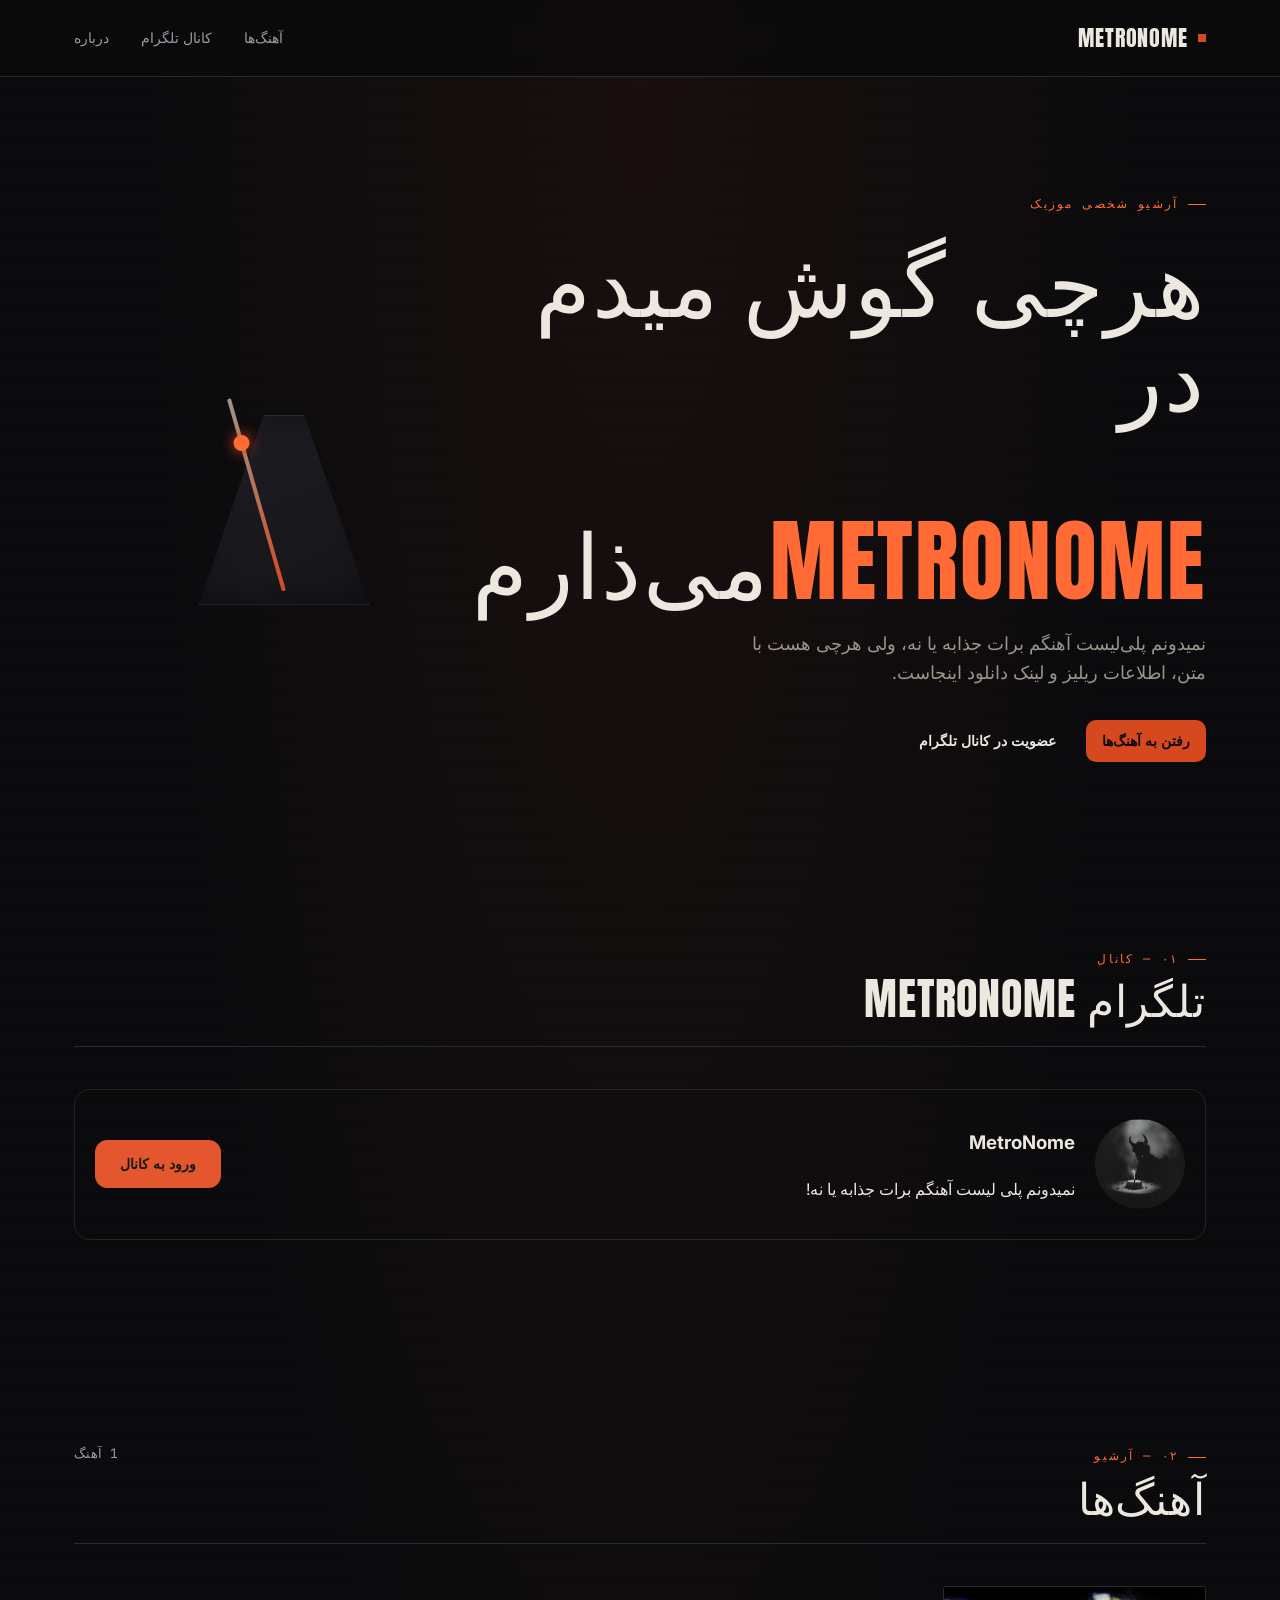
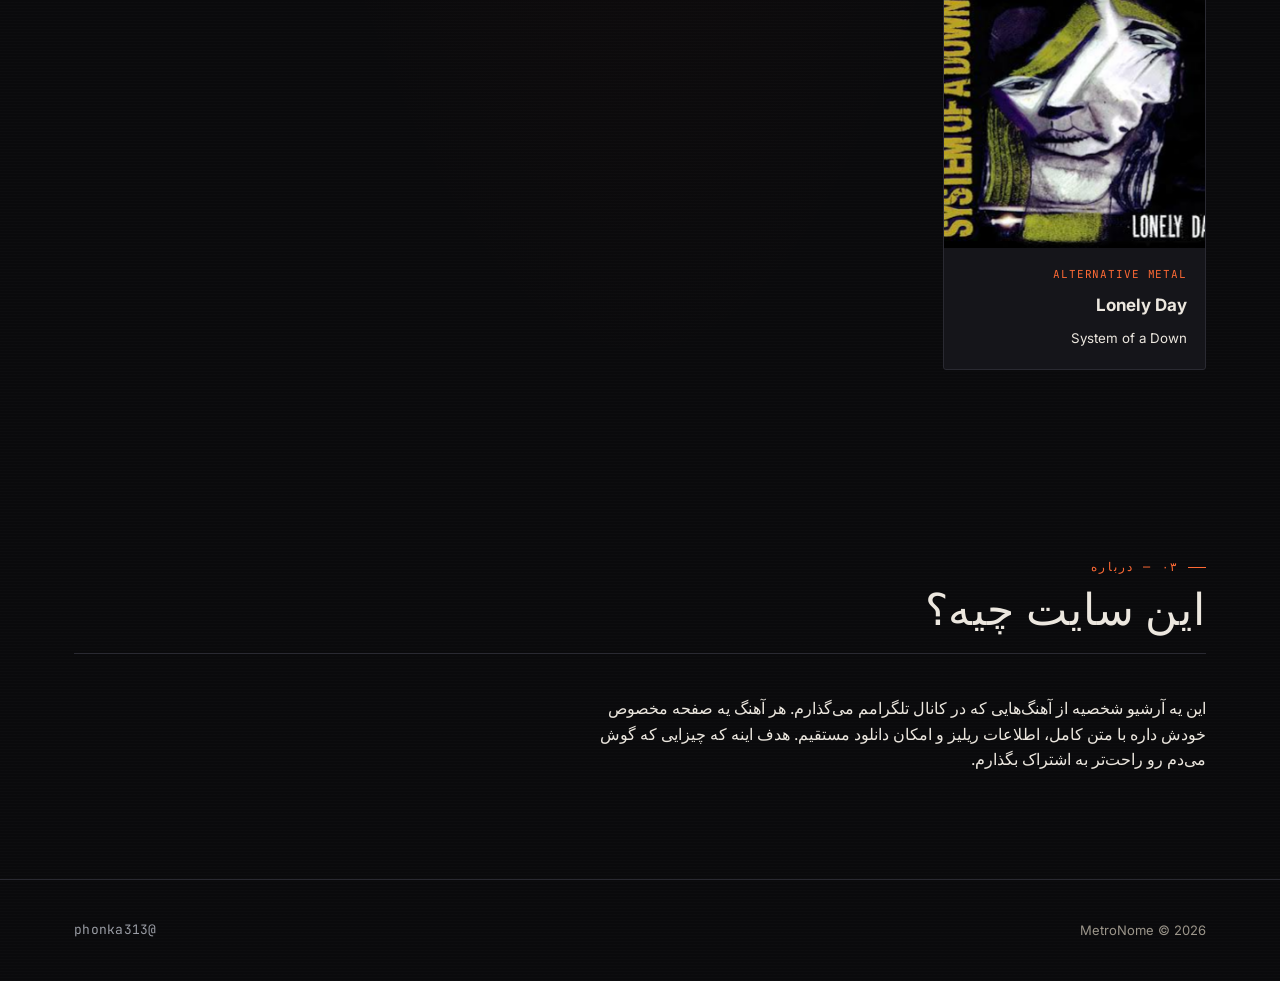
==== index.html @ b84ea954 "initial commit" ====
<!DOCTYPE html>
<html lang="fa" dir="rtl">
<head>
<meta charset="UTF-8">
<meta name="viewport" content="width=device-width, initial-scale=1.0">
<title>MetroNome — آرشیو موزیک شخصی</title>
<meta name="description" content="آرشیو شخصی آهنگ‌هایی که گوش می‌دم، با متن، اطلاعات ریلیز و امکان دانلود.">
<link rel="stylesheet" href="css/style.css">
</head>
<body>

<header class="site-header">
  <div class="wrap">
    <a href="index.html" class="logo"><span class="tick"></span> MetroNome</a>
    <nav class="nav-links">
      <a href="#songs">آهنگ‌ها</a>
      <a href="#channel">کانال تلگرام</a>
      <a href="#about">درباره</a>
    </nav>
  </div>
</header>

<section class="hero">
  <div class="wrap hero-grid">
    <div>
      <span class="eyebrow">آرشیو شخصی موزیک</span>
      <h1 class="h-display">هرچی گوش میدم در<br><br><em>metronome</em>می‌ذارم</h1>
      <p class="lede">نمیدونم پلی‌لیست آهنگم برات جذابه یا نه، ولی هرچی هست با متن، اطلاعات ریلیز و لینک دانلود اینجاست.</p>
      <div class="btn-row">
        <a href="#songs" class="btn btn-primary">رفتن به آهنگ‌ها</a>
        <a href="https://t.me/phonka313" target="_blank" rel="noopener" class="btn btn-ghost">عضویت در کانال تلگرام</a>
      </div>
    </div>
    <div class="metronome" aria-hidden="true">
      <div class="metronome-body"></div>
      <div class="metronome-arm"></div>
    </div>
  </div>



</section>

<section id="channel">
  <div class="wrap">
    <div class="section-head">
      <div>
        <span class="eyebrow">۰۱ — کانال</span>
        <h2 class="h-display">تلگرام MetroNome</h2>
      </div>
    </div>
    <div class="channel-card-custom">
  <img src="uploads/covers/channel.jpg" alt="Channel Avatar" class="channel-avatar-custom">
  <div class="channel-info-custom">
    <h3>MetroNome</h3>
    <p>نمیدونم پلی لیست آهنگم برات جذابه یا نه!</p>
  </div>
  <a href="https://t.me/YourChannel" target="_blank" class="btn">ورود به کانال</a>
</div>
  </div>
</section>

<section id="songs">
  <div class="wrap">
    <div class="section-head">
      <div>
        <span class="eyebrow">۰۲ — آرشیو</span>
        <h2 class="h-display">آهنگ‌ها</h2>
      </div>
      <span class="mono-readout" id="song-count"></span>
    </div>
    <div class="song-grid" id="song-grid">
      <div class="mono-readout">در حال بارگذاری آهنگ‌ها...</div>
    </div>
  </div>
</section>

<section id="about">
  <div class="wrap">
    <div class="section-head">
      <div>
        <span class="eyebrow">۰۳ — درباره</span>
        <h2 class="h-display">این سایت چیه؟</h2>
      </div>
    </div>
    <p class="lede" style="max-width:640px">
      این یه آرشیو شخصیه از آهنگ‌هایی که در کانال تلگرامم می‌گذارم. هر آهنگ یه صفحه مخصوص خودش داره با متن کامل،
      اطلاعات ریلیز و امکان دانلود مستقیم. هدف اینه که چیزایی که گوش می‌دم رو راحت‌تر به اشتراک بگذارم.
    </p>
  </div>
</section>

<footer class="site-footer">
  <div class="wrap">
    <span>MetroNome © <span id="year"></span></span>
    <span class="mono-readout"><a href="https://t.me/phonka313" target="_blank" rel="noopener">@phonka313</a></span>
  </div>
</footer>

<script src="js/main.js"></script>
</body>
</html>
---- css/style.css ----
/* ===================================================================
   METRONOME — dark / metal / industrial theme
   Tokens:
   bg #0a0a0c · surface #15151a · surface-2 #1c1c22
   steel #4b4e57 · steel-light #9a9da5
   ember #d6491f · ember-dim #7a2a10
   bone #ece7df · bone-dim #9b958a
   display: Anton · body: Inter · mono: JetBrains Mono
   =================================================================== */

@import url('https://fonts.googleapis.com/css2?family=Anton&family=Inter:wght@400;500;600;700&family=JetBrains+Mono:wght@400;500&display=swap');

:root {
  --bg: #0a0a0c;
  --surface: #15151a;
  --surface-2: #1c1c22;
  --line: #2a2a32;
  --steel: #4b4e57;
  --steel-light: #9a9da5;
  --ember: #d6491f;
  --ember-bright: #ff6a35;
  --ember-dim: #5a2410;
  --bone: #ece7df;
  --bone-dim: #9b958a;

  --font-display: 'Anton', sans-serif;
  --font-body: 'Inter', sans-serif;
  --font-mono: 'JetBrains Mono', monospace;

  --radius: 3px;
  --ease: cubic-bezier(0.22, 1, 0.36, 1);
}

* { box-sizing: border-box; }

html { scroll-behavior: smooth; }

@media (prefers-reduced-motion: reduce) {
  html { scroll-behavior: auto; }
  *, *::before, *::after {
    animation-duration: 0.001ms !important;
    animation-iteration-count: 1 !important;
    transition-duration: 0.001ms !important;
  }
}

body {
  margin: 0;
  background: var(--bg);
  background-image:
    radial-gradient(ellipse at top, rgba(214, 73, 31, 0.07), transparent 55%),
    repeating-linear-gradient(0deg, rgba(255,255,255,0.012) 0px, rgba(255,255,255,0.012) 1px, transparent 1px, transparent 3px);
  color: var(--bone);
  font-family: var(--font-body);
  line-height: 1.6;
  -webkit-font-smoothing: antialiased;
}

a { color: inherit; text-decoration: none; }

::selection { background: var(--ember); color: var(--bg); }

:focus-visible {
  outline: 2px solid var(--ember-bright);
  outline-offset: 3px;
}

.wrap {
  max-width: 1180px;
  margin: 0 auto;
  padding: 0 24px;
}

/* ---------- Typography ---------- */

.h-display {
  font-family: var(--font-display);
  text-transform: uppercase;
  letter-spacing: 0.02em;
  font-weight: 400;
  color: var(--bone);
  line-height: 1.05;
}

.eyebrow {
  font-family: var(--font-mono);
  font-size: 12px;
  letter-spacing: 0.18em;
  text-transform: uppercase;
  color: var(--ember-bright);
  display: inline-flex;
  align-items: center;
  gap: 10px;
}

.eyebrow::before {
  content: '';
  width: 18px;
  height: 1px;
  background: var(--ember-bright);
}

.mono-readout {
  font-family: var(--font-mono);
  color: var(--steel-light);
  font-size: 13px;
  letter-spacing: 0.02em;
}

/* ---------- Header ---------- */

.site-header {
  position: sticky;
  top: 0;
  z-index: 50;
  background: rgba(10, 10, 12, 0.82);
  backdrop-filter: blur(10px);
  border-bottom: 1px solid var(--line);
}

.site-header .wrap {
  display: flex;
  align-items: center;
  justify-content: space-between;
  height: 76px;
}

.logo {
  font-family: var(--font-display);
  font-size: 22px;
  letter-spacing: 0.04em;
  text-transform: uppercase;
  display: flex;
  align-items: center;
  gap: 10px;
}

.logo .tick {
  width: 8px;
  height: 8px;
  background: var(--ember);
  display: inline-block;
  animation: tick-glow 1.6s steps(2, jump-none) infinite;
}

@keyframes tick-glow {
  0%, 49% { background: var(--ember); box-shadow: 0 0 8px var(--ember); }
  50%, 100% { background: var(--ember-dim); box-shadow: none; }
}

.nav-links {
  display: flex;
  gap: 32px;
  font-size: 14px;
  font-weight: 500;
  color: var(--steel-light);
}

.nav-links a {
  position: relative;
  padding: 4px 0;
  transition: color 0.25s var(--ease);
}

.nav-links a:hover { color: var(--bone); }

.nav-links a::after {
  content: '';
  position: absolute;
  left: 0; bottom: -2px;
  width: 0; height: 1px;
  background: var(--ember);
  transition: width 0.3s var(--ease);
}

.nav-links a:hover::after { width: 100%; }

/* ---------- Hero ---------- */

.hero {
  padding: 110px 0 90px;
  position: relative;
  overflow: hidden;
}

.hero-grid {
  display: grid;
  grid-template-columns: 1.2fr 0.8fr;
  gap: 48px;
  align-items: center;
}

.hero h1 {
  font-size: clamp(48px, 7vw, 92px);
  margin: 18px 0 22px;
}

.hero h1 em {
  font-style: normal;
  color: var(--ember-bright);
}

.hero p.lede {
  font-size: 18px;
  color: var(--bone-dim);
  max-width: 480px;
  margin-bottom: 32px;
}

.btn-row { display: flex; gap: 14px; flex-wrap: wrap; }

.btn {
  font-family: var(--font-body);
  font-weight: 600;
  font-size: 14px;
  padding: 14px 26px;
  border-radius: var(--radius);
  border: 1px solid var(--line);
  cursor: pointer;
  transition: transform 0.25s var(--ease), box-shadow 0.25s var(--ease), background 0.25s var(--ease), border-color .25s var(--ease);
  display: inline-flex;
  align-items: center;
  gap: 10px;
}

.btn-primary {
  background: var(--ember);
  color: #0a0a0c;
  border-color: var(--ember);
}

.btn-primary:hover {
  background: var(--ember-bright);
  transform: translateY(-2px);
  box-shadow: 0 10px 30px -8px rgba(255, 106, 53, 0.55);
}

.btn-ghost {
  background: transparent;
  color: var(--bone);
}

.btn-ghost:hover {
  border-color: var(--steel-light);
  transform: translateY(-2px);
}

/* Metronome signature element */

.metronome {
  width: 220px;
  height: 260px;
  margin: 0 auto;
  position: relative;
  perspective: 800px;
}

.metronome-body {
  position: absolute;
  bottom: 0;
  left: 50%;
  transform: translateX(-50%);
  width: 170px;
  height: 190px;
  background: linear-gradient(160deg, var(--surface-2), var(--surface));
  border: 1px solid var(--line);
  clip-path: polygon(38% 0%, 62% 0%, 100% 100%, 0% 100%);
  box-shadow: 0 30px 60px -20px rgba(0,0,0,0.7), inset 0 0 30px rgba(0,0,0,0.4);
}

.metronome-arm {
  position: absolute;
  bottom: 14px;
  left: 50%;
  width: 4px;
  height: 200px;
  background: linear-gradient(to top, var(--ember), var(--bone-dim));
  transform-origin: bottom center;
  transform: translateX(-50%) rotate(-16deg);
  animation: swing 1.6s ease-in-out infinite;
  border-radius: 2px;
}

.metronome-arm::after {
  content: '';
  position: absolute;
  top: 38px;
  left: 50%;
  transform: translateX(-50%);
  width: 16px;
  height: 16px;
  background: var(--ember-bright);
  border-radius: 50%;
  box-shadow: 0 0 14px var(--ember);
}

@keyframes swing {
  0%, 100% { transform: translateX(-50%) rotate(-16deg); }
  50% { transform: translateX(-50%) rotate(16deg); }
}

/* ---------- Sections ---------- */

section { padding: 90px 0; }

.section-head {
  display: flex;
  align-items: baseline;
  justify-content: space-between;
  margin-bottom: 42px;
  flex-wrap: wrap;
  gap: 14px;
  border-bottom: 1px solid var(--line);
  padding-bottom: 24px;
}

.section-head h2 {
  font-size: clamp(30px, 4vw, 44px);
  margin: 6px 0 0;
}

/* ---------- Telegram channel card ---------- */

.channel-card {
  display: grid;
  grid-template-columns: auto 1fr auto;
  align-items: center;
  gap: 28px;
  background: var(--surface);
  border: 1px solid var(--line);
  border-radius: var(--radius);
  padding: 32px;
  position: relative;
  overflow: hidden;
}

.channel-card::before {
  content: '';
  position: absolute;
  inset: 0;
  background: linear-gradient(120deg, transparent 40%, rgba(214,73,31,0.08) 50%, transparent 60%);
  background-size: 250% 250%;
  animation: sheen 6s ease-in-out infinite;
  pointer-events: none;
}

@keyframes sheen {
  0% { background-position: 0% 0%; }
  50% { background-position: 100% 100%; }
  100% { background-position: 0% 0%; }
}

.channel-avatar {
  width: 84px;
  height: 84px;
  border-radius: 50%;
  background: var(--surface-2);
  border: 2px solid var(--ember-dim);
  object-fit: cover;
  flex-shrink: 0;
}

.channel-info h3 {
  font-family: var(--font-display);
  font-size: 24px;
  text-transform: uppercase;
  margin: 0 0 6px;
}

.channel-info p {
  color: var(--bone-dim);
  margin: 0 0 8px;
  max-width: 520px;
}

.channel-subs {
  font-family: var(--font-mono);
  font-size: 13px;
  color: var(--ember-bright);
}

/* ---------- Song grid + 3D tilt cards ---------- */

.song-grid {
  display: grid;
  grid-template-columns: repeat(auto-fill, minmax(240px, 1fr));
  gap: 26px;
}

.song-card {
  perspective: 900px;
}

.song-card .tilt-inner {
  background: var(--surface);
  border: 1px solid var(--line);
  border-radius: var(--radius);
  overflow: hidden;
  transform-style: preserve-3d;
  transition: transform 0.15s ease-out, border-color 0.3s var(--ease);
  cursor: pointer;
  height: 100%;
}

.song-card:hover .tilt-inner {
  border-color: var(--ember-dim);
}

.song-cover-wrap {
  position: relative;
  width: 100%;
  aspect-ratio: 1 / 1;
  background: var(--surface-2);
  overflow: hidden;
}

.song-cover-wrap img {
  width: 100%;
  height: 100%;
  object-fit: cover;
  transform: translateZ(0) scale(1.02);
  transition: transform 0.4s var(--ease);
}

.song-card:hover .song-cover-wrap img { transform: scale(1.1); }

.song-cover-wrap::after {
  content: '▶';
  position: absolute;
  inset: 0;
  display: flex;
  align-items: center;
  justify-content: center;
  font-size: 22px;
  color: var(--bone);
  background: rgba(10,10,12,0.45);
  opacity: 0;
  transition: opacity 0.3s var(--ease);
}

.song-card:hover .song-cover-wrap::after { opacity: 1; }

.song-meta { padding: 18px; transform: translateZ(20px); }

.song-meta .genre-tag {
  font-family: var(--font-mono);
  font-size: 11px;
  letter-spacing: 0.08em;
  text-transform: uppercase;
  color: var(--ember-bright);
  display: block;
  margin-bottom: 8px;
}

.song-meta h4 {
  font-size: 17px;
  font-weight: 700;
  margin: 0 0 6px;
  color: var(--bone);
}

.song-meta .date {
  font-family: var(--font-mono);
  font-size: 12px;
  color: var(--bone-dim);
}

.empty-state {
  text-align: center;
  padding: 70px 20px;
  color: var(--bone-dim);
  border: 1px dashed var(--line);
  border-radius: var(--radius);
  font-family: var(--font-mono);
}

/* ---------- Footer ---------- */

.site-footer {
  border-top: 1px solid var(--line);
  padding: 40px 0;
  color: var(--bone-dim);
  font-size: 13px;
}

.site-footer .wrap {
  display: flex;
  justify-content: space-between;
  flex-wrap: wrap;
  gap: 12px;
}

/* ---------- Song detail page ---------- */

.song-detail {
  padding: 60px 0 100px;
}

.back-link {
  font-family: var(--font-mono);
  font-size: 13px;
  color: var(--steel-light);
  display: inline-flex;
  align-items: center;
  gap: 8px;
  margin-bottom: 36px;
  transition: color 0.25s var(--ease);
}

.back-link:hover { color: var(--ember-bright); }

.detail-grid {
  display: grid;
  grid-template-columns: 360px 1fr;
  gap: 48px;
}

.detail-cover-wrap {
  perspective: 1000px;
}

.detail-cover-inner {
  border-radius: var(--radius);
  overflow: hidden;
  border: 1px solid var(--line);
  transform-style: preserve-3d;
  transition: transform 0.2s ease-out;
  box-shadow: 0 40px 80px -30px rgba(0,0,0,0.8);
}

.detail-cover-inner img {
  width: 100%;
  aspect-ratio: 1/1;
  object-fit: cover;
  display: block;
}

.detail-title {
  font-size: clamp(34px, 5vw, 56px);
  margin: 0 0 10px;
}

.detail-artist {
  color: var(--ember-bright);
  font-family: var(--font-mono);
  font-size: 14px;
  margin-bottom: 24px;
}

.detail-meta-row {
  display: flex;
  gap: 28px;
  flex-wrap: wrap;
  margin-bottom: 30px;
  padding: 18px 0;
  border-top: 1px solid var(--line);
  border-bottom: 1px solid var(--line);
}

.detail-meta-row .item {
  font-family: var(--font-mono);
  font-size: 12px;
  color: var(--bone-dim);
}

.detail-meta-row .item span {
  display: block;
  color: var(--bone);
  font-size: 14px;
  margin-top: 4px;
}

.detail-section { margin-bottom: 36px; }

.detail-section h3 {
  font-family: var(--font-mono);
  font-size: 13px;
  letter-spacing: 0.12em;
  text-transform: uppercase;
  color: var(--ember-bright);
  margin-bottom: 14px;
}

.lyrics-block {
  white-space: pre-wrap;
  color: var(--bone-dim);
  line-height: 2;
  font-size: 16px;
}

.description-block {
  color: var(--bone-dim);
  line-height: 1.9;
}

.download-bar {
  display: flex;
  gap: 14px;
  flex-wrap: wrap;
  margin-top: 10px;
}

audio.player {
  width: 100%;
  margin-bottom: 24px;
  filter: invert(0.05);
}

/* ---------- Admin form ---------- */

.admin-shell { max-width: 680px; margin: 60px auto; padding: 0 24px 100px; }

.admin-card {
  background: var(--surface);
  border: 1px solid var(--line);
  border-radius: var(--radius);
  padding: 36px;
}

.field { margin-bottom: 20px; }

.field label {
  display: block;
  font-family: var(--font-mono);
  font-size: 12px;
  text-transform: uppercase;
  letter-spacing: 0.06em;
  color: var(--steel-light);
  margin-bottom: 8px;
}

.field input[type=text],
.field input[type=date],
.field input[type=password],
.field textarea {
  width: 100%;
  background: var(--bg);
  border: 1px solid var(--line);
  border-radius: var(--radius);
  padding: 12px 14px;
  color: var(--bone);
  font-family: var(--font-body);
  font-size: 14px;
}

.field input:focus, .field textarea:focus { border-color: var(--ember); }

.field textarea { min-height: 120px; resize: vertical; }

.field input[type=file] {
  width: 100%;
  font-size: 13px;
  color: var(--bone-dim);
}

.two-col {
  display: grid;
  grid-template-columns: 1fr 1fr;
  gap: 16px;
}

.form-msg {
  margin-top: 16px;
  font-family: var(--font-mono);
  font-size: 13px;
}

.form-msg.ok { color: #4ade80; }
.form-msg.err { color: var(--ember-bright); }

.admin-list { margin-top: 50px; }

.admin-row {
  display: flex;
  align-items: center;
  justify-content: space-between;
  padding: 14px 0;
  border-bottom: 1px solid var(--line);
  font-size: 14px;
}

.admin-row button {
  background: transparent;
  border: 1px solid var(--ember-dim);
  color: var(--ember-bright);
  border-radius: var(--radius);
  padding: 6px 12px;
  font-size: 12px;
  cursor: pointer;
  font-family: var(--font-mono);
}

.admin-row button:hover { background: var(--ember-dim); }

/* ---------- Responsive ---------- */

@media (max-width: 860px) {
  .hero-grid { grid-template-columns: 1fr; }
  .nav-links { display: none; }
  .detail-grid { grid-template-columns: 1fr; }
  .channel-card { grid-template-columns: 1fr; text-align: center; }
  .two-col { grid-template-columns: 1fr; }
}


.cover-img{width:100%;border-radius:16px}
.player-card{padding:16px;border:1px solid rgba(255,255,255,.1);border-radius:16px;margin:16px 0}
.player-controls{display:flex;align-items:center;gap:12px}
.play-btn,.btn{cursor:pointer;padding:10px 16px;border-radius:10px;border:none}
.progress{width:100%}
.action-row{display:flex;gap:10px;flex-wrap:wrap;margin-top:12px}
@media(max-width:768px){
.detail-grid{display:block!important}
.action-row .btn,.action-row a{width:100%;text-align:center;box-sizing:border-box}
}

.channel-card-custom{
display:flex;align-items:center;gap:20px;flex-wrap:wrap;
padding:20px;border-radius:16px;
border:1px solid rgba(255,255,255,.1);
margin:20px 0;
}
.channel-avatar-custom{
width:90px;height:90px;border-radius:50%;object-fit:cover;
}
.channel-info-custom{flex:1}
@media(max-width:768px){
.channel-card-custom{text-align:center;justify-content:center}
}
.channel-card-custom .btn{
    background:#e4572e;
    color:#181818;
    border:1px solid #e4572e;
    border-radius:12px;
    padding:12px 24px;
}

.channel-card-custom .btn:hover{
    transform:translateY(-2px);
    border-color:rgba(255,255,255,.35);
}
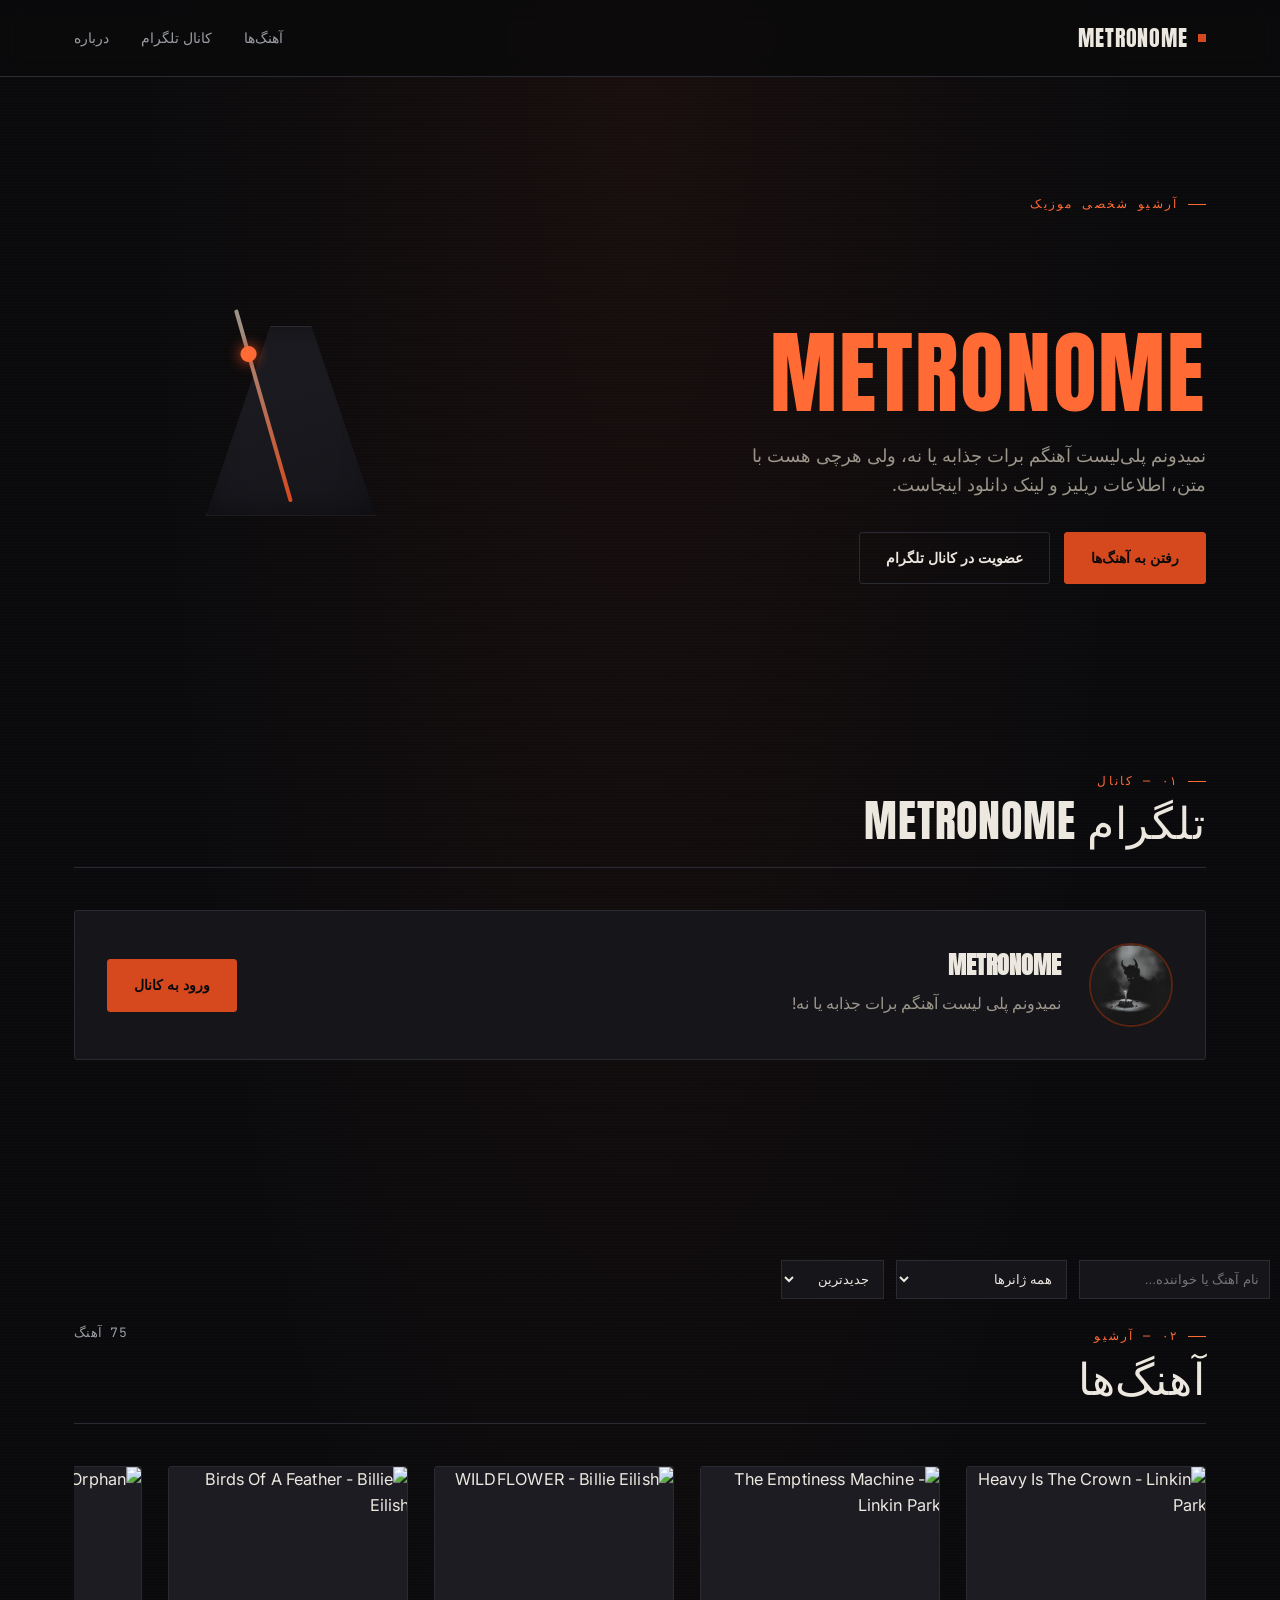
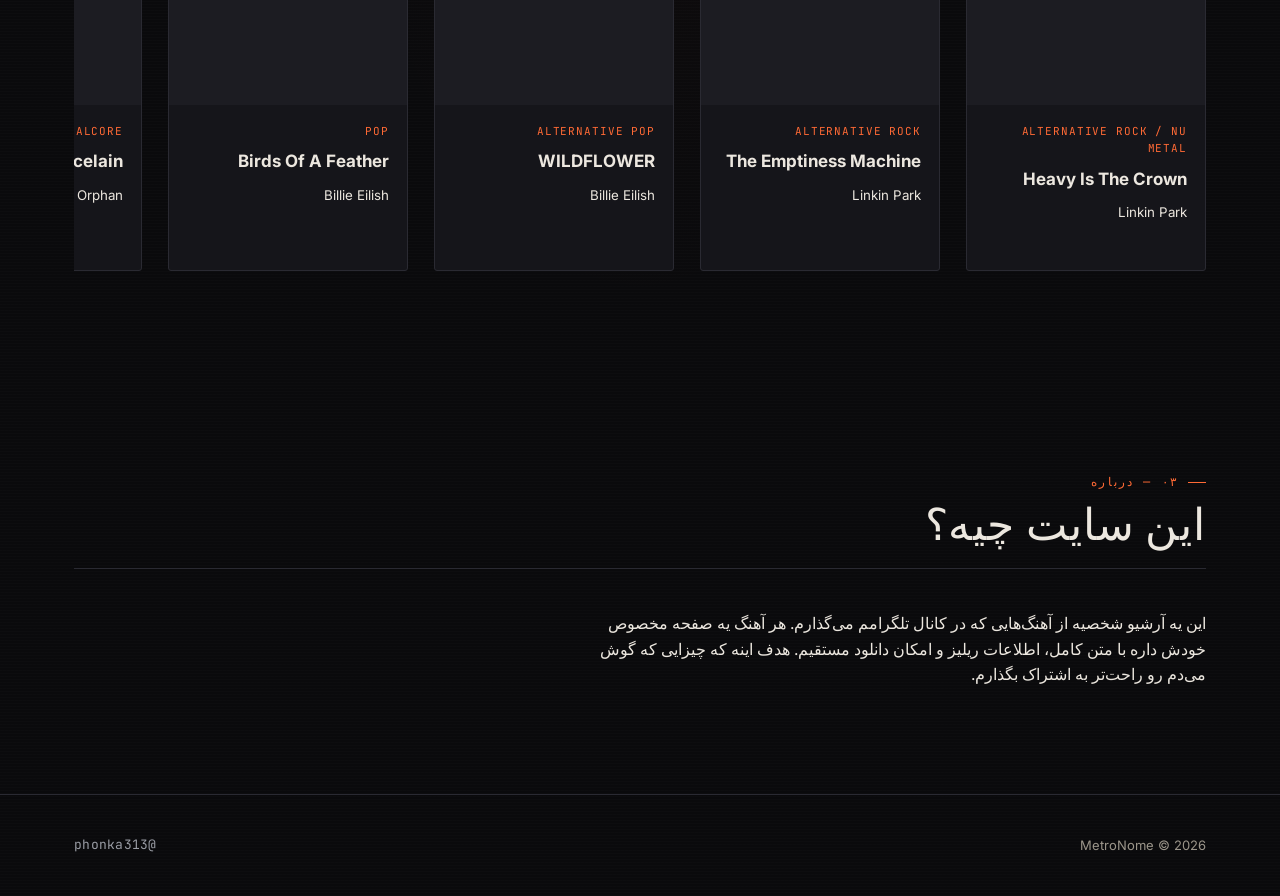
==== commit 64193777: "Clean repository" ====
--- a/index.html
+++ b/index.html
@@ -5,7 +5,11 @@
 <meta name="viewport" content="width=device-width, initial-scale=1.0">
 <title>MetroNome — آرشیو موزیک شخصی</title>
 <meta name="description" content="آرشیو شخصی آهنگ‌هایی که گوش می‌دم، با متن، اطلاعات ریلیز و امکان دانلود.">
-<link rel="stylesheet" href="css/style.css">
+<link rel="stylesheet" href="css/style.css?v=1.0.2">
+<link rel="icon" href="uploads/covers/channel.jpg">
+<meta property="og:title" content="MetroNome">
+<meta property="og:description" content="Music Archive">
+<meta property="og:image" content="uploads/covers/og.jpg">
 </head>
 <body>
 
@@ -24,7 +28,7 @@
   <div class="wrap hero-grid">
     <div>
       <span class="eyebrow">آرشیو شخصی موزیک</span>
-      <h1 class="h-display">هرچی گوش میدم در<br><br><em>metronome</em>می‌ذارم</h1>
+      <h1 class="h-display"><br><em>metronome</em></h1>
       <p class="lede">نمیدونم پلی‌لیست آهنگم برات جذابه یا نه، ولی هرچی هست با متن، اطلاعات ریلیز و لینک دانلود اینجاست.</p>
       <div class="btn-row">
         <a href="#songs" class="btn btn-primary">رفتن به آهنگ‌ها</a>
@@ -43,24 +47,39 @@
 
 <section id="channel">
   <div class="wrap">
-    <div class="section-head">
+    
+<div class="section-head">
       <div>
         <span class="eyebrow">۰۱ — کانال</span>
         <h2 class="h-display">تلگرام MetroNome</h2>
       </div>
     </div>
-    <div class="channel-card-custom">
-  <img src="uploads/covers/channel.jpg" alt="Channel Avatar" class="channel-avatar-custom">
-  <div class="channel-info-custom">
+    <div class="channel-card">
+  <img src="uploads/covers/channel.jpg" alt="MetroNome Channel" class="channel-avatar">
+  <div class="channel-info">
     <h3>MetroNome</h3>
     <p>نمیدونم پلی لیست آهنگم برات جذابه یا نه!</p>
+    
   </div>
-  <a href="https://t.me/YourChannel" target="_blank" class="btn">ورود به کانال</a>
+  <a href="https://t.me/YourChannel" target="_blank" class="btn btn-primary">ورود به کانال</a>
 </div>
   </div>
 </section>
 
 <section id="songs">
+  <div class="search-sort-bar">
+  <input id="search" placeholder="نام آهنگ یا خواننده...">
+
+  <select id="genreFilter">
+    <option value="">همه ژانرها</option>
+  </select>
+
+  <select id="sortSongs">
+    <option value="new">جدیدترین</option>
+    <option value="old">قدیمی‌ترین</option>
+    <option value="az">A-Z</option>
+  </select>
+</div>
   <div class="wrap">
     <div class="section-head">
       <div>
@@ -97,6 +116,6 @@
   </div>
 </footer>
 
-<script src="js/main.js"></script>
+<script src="js/main.js?v=1.0.2"></script>
 </body>
 </html>
--- a/css/style.css
+++ b/css/style.css
@@ -238,10 +238,13 @@
 .btn-ghost {
   background: transparent;
   color: var(--bone);
+  border-color: var(--line);
 }
 
 .btn-ghost:hover {
-  border-color: var(--steel-light);
+  background: var(--surface-2);
+  border-color: var(--ember-dim);
+  color: var(--ember-bright);
   transform: translateY(-2px);
 }
 
@@ -379,16 +382,49 @@
   color: var(--ember-bright);
 }
 
-/* ---------- Song grid + 3D tilt cards ---------- */
+/* ---------- Song row (horizontal sweep/scroll) + 3D tilt cards ---------- */
 
 .song-grid {
-  display: grid;
-  grid-template-columns: repeat(auto-fill, minmax(240px, 1fr));
+  display: flex;
   gap: 26px;
+  overflow-x: auto;
+  overflow-y: hidden;
+  scroll-snap-type: x proximity;
+  -webkit-overflow-scrolling: touch;
+  padding-bottom: 14px;
+  cursor: grab;
+  user-select: none;
+  scrollbar-width: thin;
+  scrollbar-color: var(--ember-dim) var(--surface);
+}
+
+.song-grid.dragging {
+  cursor: grabbing;
+  scroll-snap-type: none;
+}
+
+.song-grid::-webkit-scrollbar {
+  height: 6px;
+}
+
+.song-grid::-webkit-scrollbar-track {
+  background: var(--surface);
+  border-radius: 10px;
+}
+
+.song-grid::-webkit-scrollbar-thumb {
+  background: var(--ember-dim);
+  border-radius: 10px;
+}
+
+.song-grid::-webkit-scrollbar-thumb:hover {
+  background: var(--ember);
 }
 
 .song-card {
   perspective: 900px;
+  flex: 0 0 240px;
+  scroll-snap-align: start;
 }
 
 .song-card .tilt-inner {
@@ -515,182 +551,16 @@
   gap: 48px;
 }
 
-.detail-cover-wrap {
-  perspective: 1000px;
-}
-
-.detail-cover-inner {
-  border-radius: var(--radius);
-  overflow: hidden;
-  border: 1px solid var(--line);
-  transform-style: preserve-3d;
-  transition: transform 0.2s ease-out;
-  box-shadow: 0 40px 80px -30px rgba(0,0,0,0.8);
-}
-
-.detail-cover-inner img {
-  width: 100%;
-  aspect-ratio: 1/1;
-  object-fit: cover;
-  display: block;
-}
-
-.detail-title {
-  font-size: clamp(34px, 5vw, 56px);
-  margin: 0 0 10px;
-}
-
-.detail-artist {
-  color: var(--ember-bright);
-  font-family: var(--font-mono);
-  font-size: 14px;
-  margin-bottom: 24px;
-}
-
-.detail-meta-row {
-  display: flex;
-  gap: 28px;
-  flex-wrap: wrap;
-  margin-bottom: 30px;
-  padding: 18px 0;
-  border-top: 1px solid var(--line);
-  border-bottom: 1px solid var(--line);
-}
-
-.detail-meta-row .item {
-  font-family: var(--font-mono);
-  font-size: 12px;
-  color: var(--bone-dim);
-}
-
-.detail-meta-row .item span {
-  display: block;
-  color: var(--bone);
-  font-size: 14px;
-  margin-top: 4px;
-}
-
-.detail-section { margin-bottom: 36px; }
-
-.detail-section h3 {
-  font-family: var(--font-mono);
-  font-size: 13px;
-  letter-spacing: 0.12em;
-  text-transform: uppercase;
-  color: var(--ember-bright);
-  margin-bottom: 14px;
-}
+.cover-img { width: 100%; border-radius: 16px; }
 
 .lyrics-block {
   white-space: pre-wrap;
   color: var(--bone-dim);
   line-height: 2;
   font-size: 16px;
-}
-
-.description-block {
-  color: var(--bone-dim);
-  line-height: 1.9;
-}
-
-.download-bar {
-  display: flex;
-  gap: 14px;
-  flex-wrap: wrap;
-  margin-top: 10px;
-}
-
-audio.player {
-  width: 100%;
-  margin-bottom: 24px;
-  filter: invert(0.05);
-}
-
-/* ---------- Admin form ---------- */
-
-.admin-shell { max-width: 680px; margin: 60px auto; padding: 0 24px 100px; }
-
-.admin-card {
-  background: var(--surface);
-  border: 1px solid var(--line);
-  border-radius: var(--radius);
-  padding: 36px;
-}
-
-.field { margin-bottom: 20px; }
-
-.field label {
-  display: block;
-  font-family: var(--font-mono);
-  font-size: 12px;
-  text-transform: uppercase;
-  letter-spacing: 0.06em;
-  color: var(--steel-light);
-  margin-bottom: 8px;
-}
-
-.field input[type=text],
-.field input[type=date],
-.field input[type=password],
-.field textarea {
-  width: 100%;
-  background: var(--bg);
-  border: 1px solid var(--line);
-  border-radius: var(--radius);
-  padding: 12px 14px;
-  color: var(--bone);
-  font-family: var(--font-body);
-  font-size: 14px;
-}
-
-.field input:focus, .field textarea:focus { border-color: var(--ember); }
-
-.field textarea { min-height: 120px; resize: vertical; }
-
-.field input[type=file] {
-  width: 100%;
-  font-size: 13px;
-  color: var(--bone-dim);
-}
-
-.two-col {
-  display: grid;
-  grid-template-columns: 1fr 1fr;
-  gap: 16px;
-}
-
-.form-msg {
-  margin-top: 16px;
-  font-family: var(--font-mono);
-  font-size: 13px;
-}
-
-.form-msg.ok { color: #4ade80; }
-.form-msg.err { color: var(--ember-bright); }
-
-.admin-list { margin-top: 50px; }
-
-.admin-row {
-  display: flex;
-  align-items: center;
-  justify-content: space-between;
-  padding: 14px 0;
-  border-bottom: 1px solid var(--line);
-  font-size: 14px;
-}
-
-.admin-row button {
-  background: transparent;
-  border: 1px solid var(--ember-dim);
-  color: var(--ember-bright);
-  border-radius: var(--radius);
-  padding: 6px 12px;
-  font-size: 12px;
-  cursor: pointer;
-  font-family: var(--font-mono);
-}
-
-.admin-row button:hover { background: var(--ember-dim); }
+  direction: ltr;
+  text-align: left;
+}
 
 /* ---------- Responsive ---------- */
 
@@ -699,43 +569,137 @@
   .nav-links { display: none; }
   .detail-grid { grid-template-columns: 1fr; }
   .channel-card { grid-template-columns: 1fr; text-align: center; }
-  .two-col { grid-template-columns: 1fr; }
-}
-
-
-.cover-img{width:100%;border-radius:16px}
-.player-card{padding:16px;border:1px solid rgba(255,255,255,.1);border-radius:16px;margin:16px 0}
-.player-controls{display:flex;align-items:center;gap:12px}
-.play-btn,.btn{cursor:pointer;padding:10px 16px;border-radius:10px;border:none}
-.progress{width:100%}
+  .song-card { flex: 0 0 200px; }
+}
+
+
+/* =========
+================
+   MetroNome Player
+   ========================= */
+
+.player-card{
+    background:#111;
+    border-radius:18px;
+    padding:16px;
+    margin-top:20px;
+}
+
+.player-controls{
+    display:flex;
+    align-items:center;
+    gap:12px;
+}
+
+.play-btn{
+    width:44px;
+    height:44px;
+    border-radius:50%;
+    border:none;
+    cursor:pointer;
+    background:#fff;
+    color:#000;
+    font-size:16px;
+    flex-shrink:0;
+}
+
+/* ===== PROGRESS WRAP ===== */
+.progress-wrap{
+    flex:1;
+    display:flex;
+    flex-direction:column;
+    gap:6px;
+    direction: ltr;
+}
+
+/* ===== PROGRESS BAR (single definition; --val is set by song.js on every
+   timeupdate and drives the played-portion fill) ===== */
+input[type="range"].progress{
+    --val: 0%;
+    width:100%;
+    height:6px;
+    border-radius:10px;
+    appearance:none;
+    -webkit-appearance:none;
+    background: linear-gradient(to right, var(--ember) var(--val), #333 var(--val));
+    outline:none;
+    cursor:pointer;
+}
+
+input[type="range"].progress::-webkit-slider-runnable-track{
+    height:6px;
+    border-radius:10px;
+    background:transparent;
+}
+
+input[type="range"].progress::-webkit-slider-thumb{
+    appearance:none;
+    -webkit-appearance:none;
+    width:16px;
+    height:16px;
+    border-radius:50%;
+    background:#fff;
+    cursor:pointer;
+    margin-top:-5px;
+}
+
+input[type="range"].progress::-moz-range-track{
+    height:6px;
+    border-radius:10px;
+    background:#333;
+}
+
+input[type="range"].progress::-moz-range-progress{
+    height:6px;
+    border-radius:10px;
+    background: var(--ember);
+}
+
+input[type="range"].progress::-moz-range-thumb{
+    width:16px;
+    height:16px;
+    border-radius:50%;
+    background:#fff;
+    cursor:pointer;
+    border:none;
+}
+
+/* ===== TIME ROW ===== */
+.time-row{
+    font-size:12px;
+    opacity:0.7;
+    display:flex;
+    justify-content:space-between;
+}
+
+/* ===== MOBILE IMPROVEMENT ===== */
+@media (max-width:600px){
+    .play-btn{
+        width:50px;
+        height:50px;
+    }
+
+    input[type="range"].progress::-webkit-slider-thumb{
+        width:18px;
+        height:18px;
+    }
+
+    input[type="range"].progress::-moz-range-thumb{
+        width:18px;
+        height:18px;
+    }
+}
+
 .action-row{display:flex;gap:10px;flex-wrap:wrap;margin-top:12px}
+
+/* prev/next nav: put "بعدی" on the right, "قبلی" on the left */
+#navSongs{flex-direction:row-reverse}
+
 @media(max-width:768px){
 .detail-grid{display:block!important}
 .action-row .btn,.action-row a{width:100%;text-align:center;box-sizing:border-box}
-}
-
-.channel-card-custom{
-display:flex;align-items:center;gap:20px;flex-wrap:wrap;
-padding:20px;border-radius:16px;
-border:1px solid rgba(255,255,255,.1);
-margin:20px 0;
-}
-.channel-avatar-custom{
-width:90px;height:90px;border-radius:50%;object-fit:cover;
-}
-.channel-info-custom{flex:1}
-@media(max-width:768px){
-.channel-card-custom{text-align:center;justify-content:center}
-}
-.channel-card-custom .btn{
-    background:#e4572e;
-    color:#181818;
-    border:1px solid #e4572e;
-    border-radius:12px;
-    padding:12px 24px;
-}
-
-.channel-card-custom .btn:hover{
-    transform:translateY(-2px);
-    border-color:rgba(255,255,255,.35);
-}+.search-sort-bar>*{width:100%}
+}
+
+.search-sort-bar{display:flex;gap:12px;margin:20px 10px;flex-wrap:wrap}
+.search-sort-bar input,.search-sort-bar select{background:#15151a;color:#ece7df;border:1px solid #2a2a32;padding:10px}
